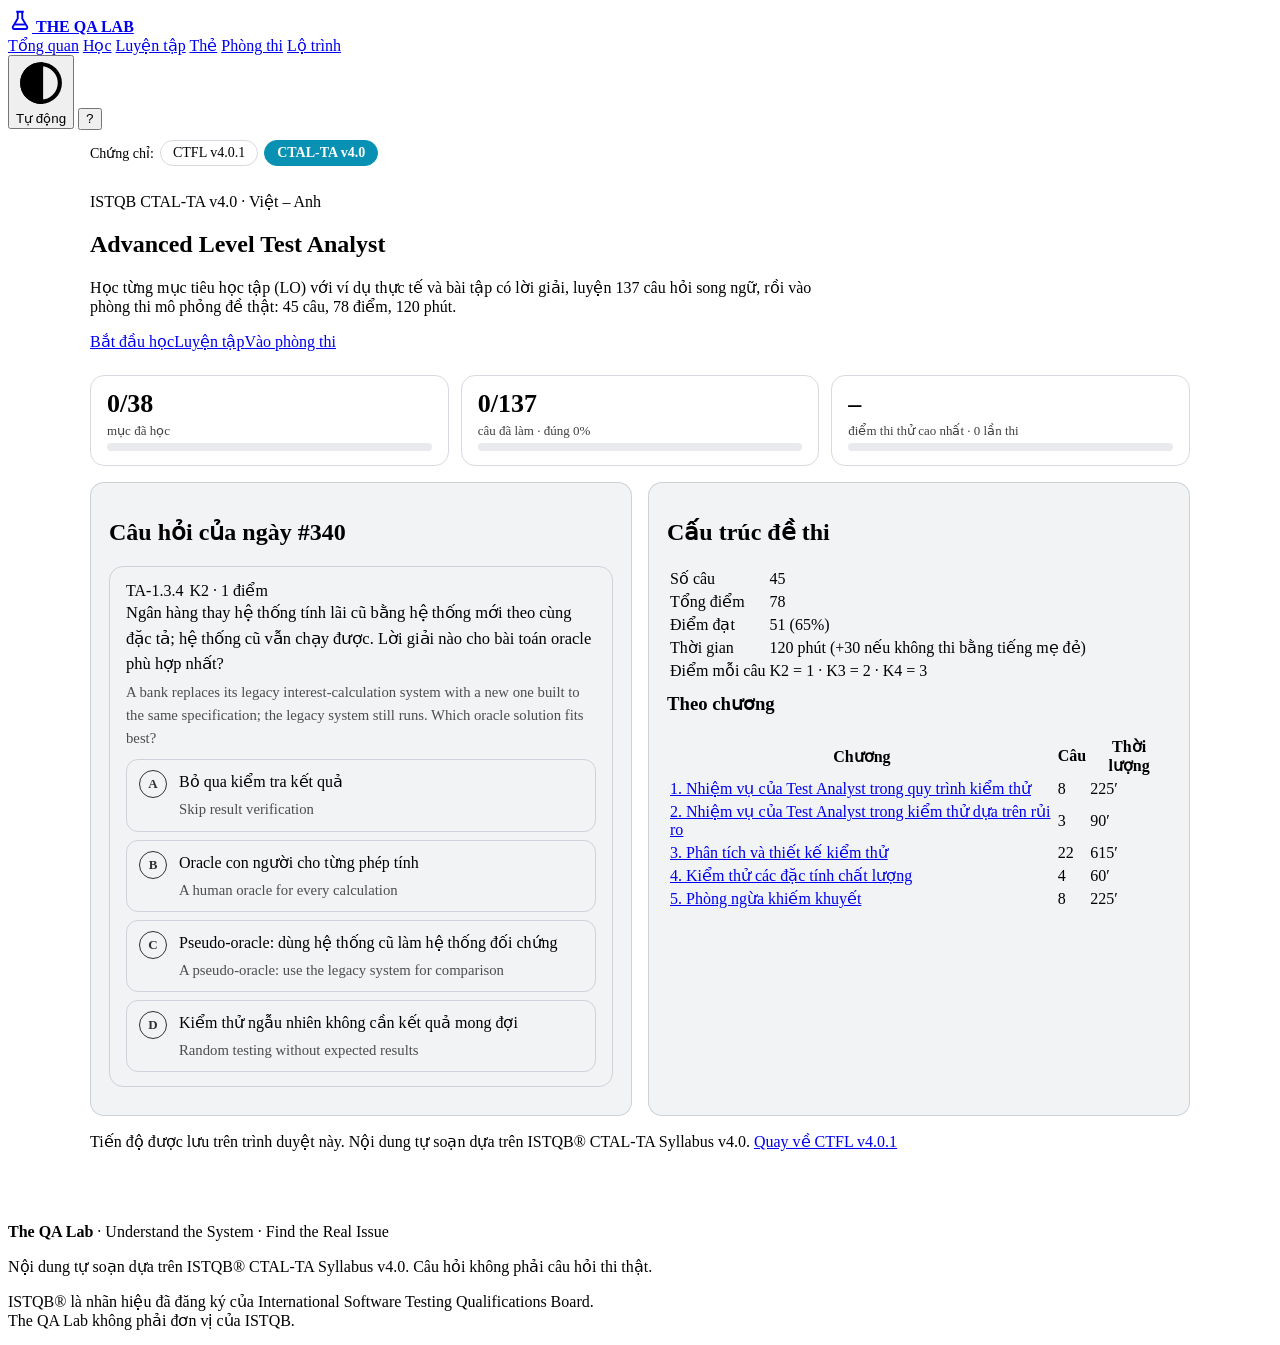
==== ta.html @ b3e5581a "Thêm CTAL-TA v4.0" ====
<!DOCTYPE html>
<html lang="vi">
<head>
<meta charset="utf-8">
<meta name="viewport" content="width=device-width, initial-scale=1">
<title>The QA Lab · CTAL-TA</title>
<meta name="description" content="The QA Lab: học, luyện tập và thi thử ISTQB Advanced Level Test Analyst (CTAL-TA v4.0) bằng tiếng Việt. Bài học theo từng LO, câu hỏi song ngữ, phòng thi 45 câu – 78 điểm.">
<meta name="theme-color" content="#0b1a33" media="(prefers-color-scheme: dark)">
<meta name="theme-color" content="#f3f6fa" media="(prefers-color-scheme: light)">
<script>window.__hostTheme=document.documentElement.getAttribute("data-theme");try{var t=JSON.parse(localStorage.getItem("qalab_theme"));if(t==="light"||t==="dark")document.documentElement.setAttribute("data-theme",t)}catch(e){}</script>
<link rel="icon" href="data:image/svg+xml,%3Csvg xmlns=%27http://www.w3.org/2000/svg%27 viewBox=%270 0 64 64%27%3E%3Crect width=%2764%27 height=%2764%27 rx=%2714%27 fill=%27%230b1a33%27/%3E%3Cpath d=%27M22 12h20M26 12v16L14 50a4 4 0 0 0 3.5 6h29a4 4 0 0 0 3.5-6L38 28V12%27 fill=%27none%27 stroke=%27%2322d3ee%27 stroke-width=%275%27 stroke-linejoin=%27round%27/%3E%3C/svg%3E">
<link rel="preconnect" href="https://fonts.googleapis.com">
<link rel="preconnect" href="https://fonts.gstatic.com" crossorigin>
<link href="https://fonts.googleapis.com/css2?family=Nunito+Sans:opsz,wght@6..12,400;6..12,600;6..12,700&family=JetBrains+Mono:wght@400;500&display=swap" rel="stylesheet">
<link rel="stylesheet" href="assets/style.css">
<link rel="stylesheet" href="assets/ta.css">
</head>
<body>
<header class="top" id="top">
  <div class="top-in">
    <a class="brand" href="index.html#home" aria-label="The QA Lab – trang chủ">
      <svg aria-hidden="true" width="24" height="24" viewBox="0 0 64 64"><path d="M22 10h20M26 10v18L13 50a4 4 0 0 0 3.5 6h31a4 4 0 0 0 3.5-6L38 28V10" fill="none" stroke="currentColor" stroke-width="5" stroke-linejoin="round"/><path d="M19 44h26" stroke="currentColor" stroke-width="5"/></svg>
      <b>THE QA LAB</b>
    </a>
    <nav id="nav" aria-label="Điều hướng chính">
      <a href="#home" data-v="home">Tổng quan</a>
      <a href="#learn" data-v="learn">Học</a>
      <a href="#practice" data-v="practice">Luyện tập</a>
      <a href="#cards" data-v="cards">Thẻ</a>
      <a href="#exam" data-v="exam">Phòng thi</a>
      <a href="index.html#roadmap">Lộ trình</a>
    </nav>
    <div class="tools">
      <button class="iconbtn" id="theme" type="button"></button>
      <button class="iconbtn" id="kbd" type="button" aria-label="Xem phím tắt" title="Phím tắt (?)"><kbd style="border:0;background:none;padding:0">?</kbd></button>
    </div>
  </div>
</header>
<div class="ta-certbar" aria-label="Chọn chứng chỉ"><span class="small">Chứng chỉ:</span><a href="index.html#home">CTFL v4.0.1</a><a href="ta.html#home" aria-current="page">CTAL-TA v4.0</a></div>
<main id="app"></main>
<footer class="foot" id="foot">
  <p class="foot-brand"><b>The QA Lab</b> · Understand the System · Find the Real Issue</p>
  <p>Nội dung tự soạn dựa trên ISTQB® CTAL-TA Syllabus v4.0. Câu hỏi không phải câu hỏi thi thật.</p>
  <p>ISTQB® là nhãn hiệu đã đăng ký của International Software Testing Qualifications Board.<br>The QA Lab không phải đơn vị của ISTQB.</p>
</footer>
<script>window.QALAB_CERT = "ctal-ta";</script>
<script src="data/ctal-ta.js"></script>
<script src="data/ctal-ta-q12.js"></script>
<script src="data/ctal-ta-q3.js"></script>
<script src="data/ctal-ta-q45.js"></script>
<script src="data/lessons-ctal-ta-12.js"></script>
<script src="data/lessons-ctal-ta-3.js"></script>
<script src="data/lessons-ctal-ta-45.js"></script>
<script src="assets/cert-app.js"></script>
</body>
</html>
---- assets/ta.css ----
/* The QA Lab – bổ sung cho trang chứng chỉ nâng cao (ta.html). Dùng cùng assets/style.css.
   Màu dùng currentColor và độ trong suốt để hợp cả giao diện sáng lẫn tối. */
:root{--ta-cyan:#0891b2;--ta-cyan-2:#22d3ee;--ta-good:#16a34a;--ta-bad:#dc2626;--ta-warn:#d97706;--ta-line:rgba(127,140,160,.32);--ta-soft:rgba(127,140,160,.10);--ta-soft2:rgba(127,140,160,.18)}
.ta-certbar{display:flex;gap:6px;align-items:center;flex-wrap:wrap;max-width:1100px;margin:10px auto 0;padding:0 20px;font-size:14px}
.ta-certbar a{padding:4px 12px;border-radius:999px;border:1px solid var(--ta-line);text-decoration:none;color:inherit}
.ta-certbar a[aria-current=page]{background:var(--ta-cyan);border-color:var(--ta-cyan);color:#fff;font-weight:700}
#app{max-width:1100px;margin:0 auto;padding:18px 20px 40px}
#app > * + *{margin-top:16px}
.ta-title{margin:4px 0 0}
.ta-hero{padding:8px 0}
.ta-hero .lead{max-width:760px}
.ta-card{border:1px solid var(--ta-line);border-radius:14px;padding:16px 18px;background:var(--ta-soft)}
.ta-card > * + *{margin-top:10px}
.ta-grid2{display:grid;grid-template-columns:1fr 1fr;gap:16px}
.ta-stats{display:grid;grid-template-columns:repeat(3,1fr);gap:12px}
.ta-stat{border:1px solid var(--ta-line);border-radius:14px;padding:14px 16px;display:flex;flex-direction:column;gap:4px}
.ta-stat b{font-size:26px;line-height:1.1}
.ta-stat span{font-size:13px;opacity:.75}
.ta-bar{height:8px;border-radius:99px;background:var(--ta-soft2);overflow:hidden;min-width:80px}
.ta-bar.wide{flex:1;max-width:420px;margin-left:12px}
.ta-bar i{display:block;height:100%;background:linear-gradient(90deg,var(--ta-cyan),var(--ta-cyan-2));border-radius:99px;transition:width .4s}
.ta-bar i.low{background:var(--ta-warn)}
.ta-tab{display:inline-block;padding:6px 12px;border-radius:999px;text-decoration:none;color:inherit;border:1px solid transparent}
.ta-tab[aria-current=true]{border-color:var(--ta-cyan);color:var(--ta-cyan);font-weight:700}
.ta-details summary{cursor:pointer;font-weight:600}
.ta-seclist{list-style:none;padding:0;margin:0}
.ta-group{margin:18px 0 6px;font-weight:700;font-size:14px;letter-spacing:.02em;opacity:.8}
.ta-secitem{display:grid;grid-template-columns:62px 1fr auto 26px;gap:12px;align-items:center;padding:10px 12px;border:1px solid var(--ta-line);border-radius:12px;margin-bottom:6px;text-decoration:none;color:inherit;transition:background .15s,border-color .15s}
.ta-secitem:hover{border-color:var(--ta-cyan);background:var(--ta-soft)}
.ta-secitem > span:nth-child(2){display:flex;flex-direction:column}
.ta-secitem.done .ta-tick{color:var(--ta-good);font-weight:700}
.ta-tick{text-align:center}
.ta-lesson{max-width:860px}
.ta-lesson > * + *{margin-top:14px}
.ta-los{display:flex;flex-direction:column;gap:6px;border-left:3px solid var(--ta-cyan);padding:6px 0 6px 12px}
.ta-summary{border:1px dashed var(--ta-cyan);border-radius:14px;padding:6px 16px 12px}
.ta-secnav{margin-top:26px;padding-top:14px;border-top:1px solid var(--ta-line)}
.ta-q{border:1px solid var(--ta-line);border-radius:14px;padding:14px 16px;margin:12px 0}
.ta-q > * + *{margin-top:10px}
.ta-qmeta{display:flex;gap:6px;flex-wrap:wrap;align-items:center}
.ta-pill-multi{background:var(--ta-warn)!important;color:#fff!important;border-color:var(--ta-warn)!important}
.ta-qtext{font-size:16.5px;line-height:1.55;margin:0}
.ta-en{display:block;opacity:.68;font-size:.92em;margin-top:4px}
.ta-opts{display:flex;flex-direction:column;gap:8px}
.ta-opt{display:flex;gap:12px;align-items:flex-start;text-align:left;width:100%;padding:10px 12px;border:1.5px solid var(--ta-line);border-radius:12px;background:transparent;color:inherit;font:inherit;cursor:pointer;transition:border-color .15s,background .15s}
div.ta-opt{cursor:default}
.ta-opt:hover:not(:disabled){border-color:var(--ta-cyan)}
.ta-opt[aria-pressed=true]{border-color:var(--ta-cyan);background:rgba(8,145,178,.12)}
.ta-opt.ok{border-color:var(--ta-good);background:rgba(22,163,74,.12)}
.ta-opt.no{border-color:var(--ta-bad);background:rgba(220,38,38,.10)}
.ta-opt:disabled{cursor:default;opacity:1}
.ta-let{flex:none;width:26px;height:26px;border-radius:50%;display:grid;place-items:center;font-weight:700;font-size:13px;border:1.5px solid currentColor;opacity:.8}
.ta-opt[aria-pressed=true] .ta-let,.ta-opt.ok .ta-let{background:var(--ta-cyan);border-color:var(--ta-cyan);color:#fff;opacity:1}
.ta-opt.ok .ta-let{background:var(--ta-good);border-color:var(--ta-good)}
.ta-opt.no .ta-let{background:var(--ta-bad);border-color:var(--ta-bad);color:#fff;opacity:1}
.ta-otext{flex:1;line-height:1.5}
.ta-fb:empty{display:none}
.ta-filters{display:flex;gap:14px;flex-wrap:wrap;align-items:center}
.ta-filters > *{margin:0!important}
.ta-filters select{max-width:320px}
.ta-lang{margin:0}
.ta-center{justify-content:center}
.ta-flash{display:flex;flex-direction:column;align-items:center;justify-content:center;gap:10px;width:100%;max-width:620px;min-height:240px;margin:0 auto;padding:28px;border:1.5px solid var(--ta-line);border-radius:18px;background:var(--ta-soft);color:inherit;font:inherit;cursor:pointer;text-align:center}
.ta-flash.flip{border-color:var(--ta-cyan)}
.ta-flash-en{font-size:28px;font-weight:700}
.ta-flash-vi{font-size:24px;font-weight:700;color:var(--ta-cyan)}
.ta-flash-def{max-width:480px;line-height:1.5}
.ta-choices{display:flex;flex-direction:column;gap:8px}
.ta-examhead{position:sticky;top:0;z-index:5;display:flex;gap:14px;align-items:center;justify-content:space-between;padding:10px 14px;border:1px solid var(--ta-line);border-radius:14px;backdrop-filter:blur(10px);background:var(--ta-soft2)}
.ta-timer{font-family:"JetBrains Mono",ui-monospace,monospace;font-size:24px;font-weight:500;letter-spacing:.04em}
.ta-timer.low{color:var(--ta-bad)}
.ta-examgrid{display:grid;grid-template-columns:1fr 260px;gap:16px;align-items:start}
.ta-navgrid{display:grid;grid-template-columns:repeat(6,1fr);gap:6px}
.ta-navgrid button{aspect-ratio:1;border-radius:8px;border:1.5px solid var(--ta-line);background:transparent;color:inherit;font:inherit;font-size:13px;cursor:pointer}
.ta-navgrid button.ans{background:var(--ta-soft2);font-weight:700}
.ta-navgrid button.flag{border-color:var(--ta-warn)}
.ta-navgrid button.cur{outline:2px solid var(--ta-cyan);outline-offset:1px}
.ta-flagged{border-color:var(--ta-warn)!important;color:var(--ta-warn)!important}
.ta-score{display:flex;flex-direction:column;gap:8px}
.ta-score.pass{border-color:var(--ta-good)}
.ta-score.fail{border-color:var(--ta-bad)}
.ta-big{font-size:46px;line-height:1;margin-right:12px}
.ta-big small{font-size:22px;opacity:.6}
.ta-revq + .ta-revq{border-top:1px solid var(--ta-line);padding-top:8px}
.ta-review{display:grid;grid-template-columns:1fr 1fr;gap:12px}
.ta-rev h3{margin:0;font-size:16px}
.ta-rev h3 a{text-decoration:none;color:inherit}
.ta-modal{position:fixed;inset:0;z-index:50;background:rgba(5,12,25,.55);display:grid;place-items:center;padding:20px}
.ta-modal-box{max-width:560px;width:100%;border-radius:16px;padding:20px 22px;background:#fff;color:#0b1a33;box-shadow:0 20px 60px rgba(0,0,0,.35)}
[data-theme=dark] .ta-modal-box{background:#11233f;color:#e6eefb}
@media (prefers-color-scheme:dark){:root:not([data-theme=light]) .ta-modal-box{background:#11233f;color:#e6eefb}}
.ta-modal-btns{justify-content:flex-end;margin-top:16px}
.ta-toast{position:fixed;left:50%;bottom:24px;transform:translateX(-50%) translateY(20px);opacity:0;pointer-events:none;padding:10px 16px;border-radius:999px;background:#0b1a33;color:#e6f9fd;font-size:14px;transition:.25s;z-index:60}
.ta-toast.on{opacity:1;transform:translateX(-50%)}
.lab-f select{font:inherit;padding:6px 8px;border-radius:8px}
@media (max-width:820px){.ta-grid2,.ta-review,.ta-examgrid{grid-template-columns:1fr}.ta-stats{grid-template-columns:1fr}.ta-secitem{grid-template-columns:52px 1fr 22px}.ta-secitem > span:nth-child(3){display:none}.ta-navgrid{grid-template-columns:repeat(9,1fr)}}
@media print{.top,.ta-certbar,.foot,.tabs,#print{display:none!important}.ta-review{grid-template-columns:1fr}.ta-card{break-inside:avoid}}
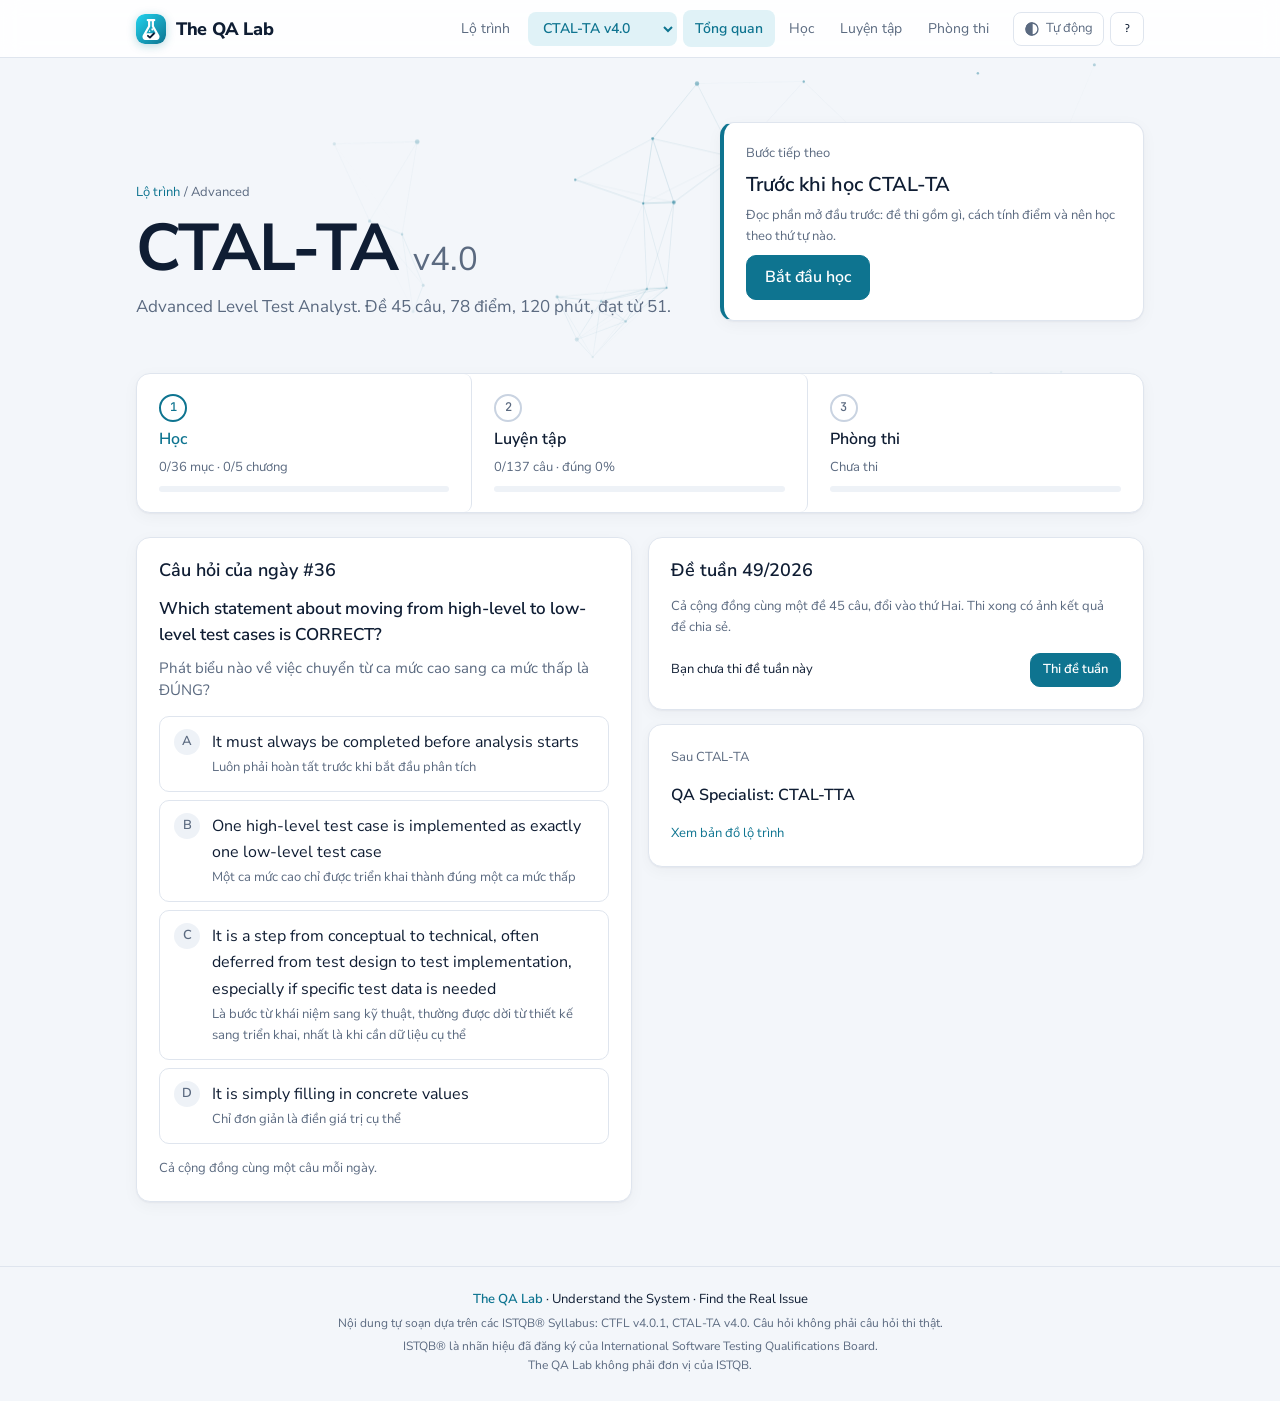
==== commit a8bf9013: "v8: lộ trình metro, nhiều chứng chỉ (CTFL + CTAL-TA), gợi ý bước tiếp theo, logo & animation mới Co-" ====
--- a/ta.html
+++ b/ta.html
@@ -1,56 +1,5 @@
 <!DOCTYPE html>
-<html lang="vi">
-<head>
-<meta charset="utf-8">
-<meta name="viewport" content="width=device-width, initial-scale=1">
-<title>The QA Lab · CTAL-TA</title>
-<meta name="description" content="The QA Lab: học, luyện tập và thi thử ISTQB Advanced Level Test Analyst (CTAL-TA v4.0) bằng tiếng Việt. Bài học theo từng LO, câu hỏi song ngữ, phòng thi 45 câu – 78 điểm.">
-<meta name="theme-color" content="#0b1a33" media="(prefers-color-scheme: dark)">
-<meta name="theme-color" content="#f3f6fa" media="(prefers-color-scheme: light)">
-<script>window.__hostTheme=document.documentElement.getAttribute("data-theme");try{var t=JSON.parse(localStorage.getItem("qalab_theme"));if(t==="light"||t==="dark")document.documentElement.setAttribute("data-theme",t)}catch(e){}</script>
-<link rel="icon" href="data:image/svg+xml,%3Csvg xmlns=%27http://www.w3.org/2000/svg%27 viewBox=%270 0 64 64%27%3E%3Crect width=%2764%27 height=%2764%27 rx=%2714%27 fill=%27%230b1a33%27/%3E%3Cpath d=%27M22 12h20M26 12v16L14 50a4 4 0 0 0 3.5 6h29a4 4 0 0 0 3.5-6L38 28V12%27 fill=%27none%27 stroke=%27%2322d3ee%27 stroke-width=%275%27 stroke-linejoin=%27round%27/%3E%3C/svg%3E">
-<link rel="preconnect" href="https://fonts.googleapis.com">
-<link rel="preconnect" href="https://fonts.gstatic.com" crossorigin>
-<link href="https://fonts.googleapis.com/css2?family=Nunito+Sans:opsz,wght@6..12,400;6..12,600;6..12,700&family=JetBrains+Mono:wght@400;500&display=swap" rel="stylesheet">
-<link rel="stylesheet" href="assets/style.css">
-<link rel="stylesheet" href="assets/ta.css">
-</head>
-<body>
-<header class="top" id="top">
-  <div class="top-in">
-    <a class="brand" href="index.html#home" aria-label="The QA Lab – trang chủ">
-      <svg aria-hidden="true" width="24" height="24" viewBox="0 0 64 64"><path d="M22 10h20M26 10v18L13 50a4 4 0 0 0 3.5 6h31a4 4 0 0 0 3.5-6L38 28V10" fill="none" stroke="currentColor" stroke-width="5" stroke-linejoin="round"/><path d="M19 44h26" stroke="currentColor" stroke-width="5"/></svg>
-      <b>THE QA LAB</b>
-    </a>
-    <nav id="nav" aria-label="Điều hướng chính">
-      <a href="#home" data-v="home">Tổng quan</a>
-      <a href="#learn" data-v="learn">Học</a>
-      <a href="#practice" data-v="practice">Luyện tập</a>
-      <a href="#cards" data-v="cards">Thẻ</a>
-      <a href="#exam" data-v="exam">Phòng thi</a>
-      <a href="index.html#roadmap">Lộ trình</a>
-    </nav>
-    <div class="tools">
-      <button class="iconbtn" id="theme" type="button"></button>
-      <button class="iconbtn" id="kbd" type="button" aria-label="Xem phím tắt" title="Phím tắt (?)"><kbd style="border:0;background:none;padding:0">?</kbd></button>
-    </div>
-  </div>
-</header>
-<div class="ta-certbar" aria-label="Chọn chứng chỉ"><span class="small">Chứng chỉ:</span><a href="index.html#home">CTFL v4.0.1</a><a href="ta.html#home" aria-current="page">CTAL-TA v4.0</a></div>
-<main id="app"></main>
-<footer class="foot" id="foot">
-  <p class="foot-brand"><b>The QA Lab</b> · Understand the System · Find the Real Issue</p>
-  <p>Nội dung tự soạn dựa trên ISTQB® CTAL-TA Syllabus v4.0. Câu hỏi không phải câu hỏi thi thật.</p>
-  <p>ISTQB® là nhãn hiệu đã đăng ký của International Software Testing Qualifications Board.<br>The QA Lab không phải đơn vị của ISTQB.</p>
-</footer>
-<script>window.QALAB_CERT = "ctal-ta";</script>
-<script src="data/ctal-ta.js"></script>
-<script src="data/ctal-ta-q12.js"></script>
-<script src="data/ctal-ta-q3.js"></script>
-<script src="data/ctal-ta-q45.js"></script>
-<script src="data/lessons-ctal-ta-12.js"></script>
-<script src="data/lessons-ctal-ta-3.js"></script>
-<script src="data/lessons-ctal-ta-45.js"></script>
-<script src="assets/cert-app.js"></script>
-</body>
-</html>
+<html lang="vi"><head><meta charset="utf-8"><title>The QA Lab · CTAL-TA</title>
+<meta http-equiv="refresh" content="0; url=/#ctal-ta/overview">
+<script>location.replace('/#ctal-ta/' + ((location.hash.slice(1).split('/')[0]) || 'overview').replace(/^home$/, 'overview'));</script>
+</head><body><p>Trang CTAL-TA đã chuyển vào <a href="/#ctal-ta/overview">The QA Lab</a>.</p></body></html>
